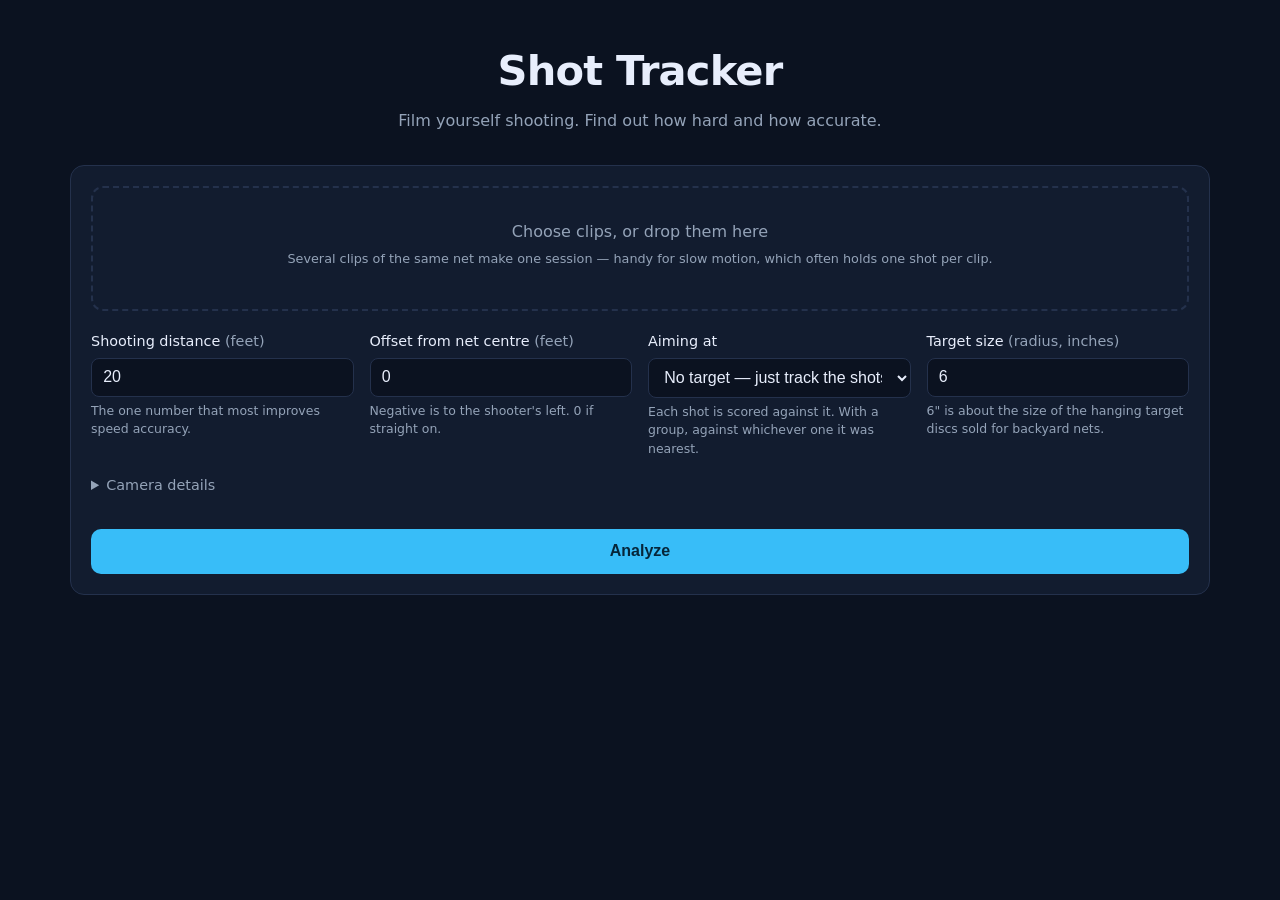
==== web/index.html @ 15c6736b "Sessions of several clips in the web app Upload several clips of the same net at once and get one se" ====
<!doctype html>
<html lang="en">
<head>
<meta charset="utf-8">
<meta name="viewport" content="width=device-width, initial-scale=1">
<title>Shot Tracker</title>
<link rel="icon" href="data:image/svg+xml,%3Csvg xmlns='http://www.w3.org/2000/svg' viewBox='0 0 32 32'%3E%3Crect width='32' height='32' rx='6' fill='%230b1220'/%3E%3Crect x='6' y='9' width='20' height='15' fill='none' stroke='%23dc2626' stroke-width='3'/%3E%3Ccircle cx='11' cy='13' r='2.5' fill='%2322c55e'/%3E%3C/svg%3E">
<link rel="stylesheet" href="style.css">
</head>
<body>
<header>
  <h1>Shot Tracker</h1>
  <p class="tagline">Film yourself shooting. Find out how hard and how accurate.</p>
</header>

<main>
  <section id="upload-panel" class="card">
    <form id="upload-form">
      <label class="file-drop" id="file-drop">
        <input type="file" id="video-input" accept="video/*" multiple required>
        <span class="file-drop-text">Choose clips, or drop them here</span>
        <span class="file-drop-sub">Several clips of the same net make one session &mdash;
          handy for slow motion, which often holds one shot per clip.</span>
        <span class="file-name" id="file-name"></span>
      </label>

      <div class="fields">
        <label>
          <span>Shooting distance <em>(feet)</em></span>
          <input type="number" id="distance" value="20" min="3" max="120" step="0.5">
          <small>The one number that most improves speed accuracy.</small>
        </label>
        <label>
          <span>Offset from net centre <em>(feet)</em></span>
          <input type="number" id="offset" value="0" min="-60" max="60" step="0.5">
          <small>Negative is to the shooter's left. 0 if straight on.</small>
        </label>
        <label>
          <span>Aiming at</span>
          <select id="target">
            <option value="">No target &mdash; just track the shots</option>
            <option value="any_corner">Any corner</option>
            <option value="top_shelf">Top shelf (either top corner)</option>
            <option value="low_corners">Low corners</option>
            <option value="top_left">Top shelf left</option>
            <option value="top_right">Top shelf right</option>
            <option value="bottom_left">Bottom left</option>
            <option value="bottom_right">Bottom right</option>
            <option value="five_hole">Five hole</option>
          </select>
          <small>Each shot is scored against it. With a group, against whichever one it was nearest.</small>
        </label>
        <label>
          <span>Target size <em>(radius, inches)</em></span>
          <input type="number" id="target-radius" value="6" min="1" max="36" step="0.5">
          <small>6" is about the size of the hanging target discs sold for backyard nets.</small>
        </label>
        <details class="advanced">
          <summary>Camera details</summary>
          <label>
            <span>Field of view <em>(degrees)</em></span>
            <input type="number" id="hfov" placeholder="auto" min="20" max="140" step="1">
            <small>Only used when the camera is too square-on for the net to reveal it.</small>
          </label>
          <label>
            <span>Frame rate override</span>
            <input type="number" id="fps" placeholder="auto" min="1" max="1000" step="1">
            <small>Slow-motion is usually recognised on its own. Set this only if the results say the frame rate is wrong; speed scales directly with it.</small>
          </label>
          <label>
            <span>Goal mouth <em>(inches, width &times; height)</em></span>
            <span class="pair">
              <input type="number" id="goal-w" value="72" min="12" max="120" step="1">
              <input type="number" id="goal-h" value="48" min="12" max="96" step="1">
            </span>
            <small>A regulation net is 72 &times; 48. Change it only for a smaller training net.</small>
          </label>
        </details>
      </div>

      <button type="submit" id="submit-btn">Analyze</button>
    </form>

    <div id="progress" class="progress hidden">
      <div class="bar"><div class="bar-fill" id="bar-fill"></div></div>
      <p id="progress-text">Uploading&hellip;</p>
    </div>
    <p id="error" class="error hidden"></p>
  </section>

  <section id="mark-panel" class="card hidden">
    <h2>Mark the net</h2>
    <p class="mark-intro" id="mark-intro"></p>
    <p class="warn">Mark <strong>the goal itself</strong> &mdash; the posts and crossbar a puck
      goes between. If your net sits inside a larger backstop frame, do not mark the backstop:
      it is wider than the goal, and marking it makes every speed read low by the same
      proportion.</p>
    <ol class="mark-steps">
      <li>Click near the <strong>top-left</strong> of the goal frame</li>
      <li>Then the <strong>top-right</strong></li>
      <li>Then the <strong>bottom-right</strong>, where the post meets the ground</li>
      <li>Then the <strong>bottom-left</strong></li>
      <li>Drag the corners until the dashed lines sit on the outside of the pipe</li>
    </ol>
    <p class="mark-hint">A magnifier follows your cursor &mdash; use it to land on the pipe itself.
      Each edge is extended across the frame as a dashed line: <strong>line those up with the
      straight lengths of pipe</strong> rather than aiming at the corners. Real goal corners are
      bends, so the corner is where the two straight sections <em>would</em> meet. Once all four
      are down, drag any corner to nudge it; the green outline previews the opening.</p>
    <p class="mark-found hidden" id="mark-found"></p>
    <div class="mark-wrap">
      <canvas id="mark-canvas"></canvas>
    </div>
    <p class="mark-status" id="mark-status">0 of 4 corners placed</p>
    <div class="mark-controls">
      <label class="scrub">
        <span>Frame</span>
        <input type="range" id="mark-frame" min="0" max="100" value="0">
      </label>
      <div class="mark-buttons">
        <button type="button" id="mark-skip" class="secondary hidden">Leave this clip out</button>
        <button type="button" id="mark-undo" class="secondary">Undo</button>
        <button type="button" id="mark-go" disabled>Analyze with this net</button>
      </div>
    </div>
  </section>

  <section id="results" class="hidden">
    <div class="stats card" id="stats"></div>

    <div class="split">
      <div class="card">
        <h2>The footage</h2>
        <div class="clip-tabs hidden" id="clip-tabs" role="tablist" aria-label="Clips in this session"></div>
        <div class="video-wrap">
          <video id="video" controls playsinline></video>
          <canvas id="overlay"></canvas>
        </div>
        <label class="toggle"><input type="checkbox" id="show-zones" checked> Show target zones</label>
        <p class="hint" id="video-hint"></p>
        <p class="hint hidden" id="camera-check"></p>
      </div>

      <div class="card">
        <h2>Where the pucks went</h2>
        <canvas id="chart" width="900" height="660"></canvas>
        <p class="legend">
          <span class="dot on-net"></span> on net
          <span class="dot post"></span> post
          <span class="dot miss"></span> missed
          <span class="legend-hint">Click a mark to jump to that shot.</span>
        </p>
      </div>
    </div>

    <div class="card targeting" id="targeting-card">
      <h2>Aim</h2>
      <div class="target-row">
        <label class="target-switch">
          <span>Score against</span>
          <select id="target-live">
            <option value="">No target &mdash; just track the shots</option>
            <option value="any_corner">Any corner</option>
            <option value="top_shelf">Top shelf (either top corner)</option>
            <option value="low_corners">Low corners</option>
            <option value="top_left">Top shelf left</option>
            <option value="top_right">Top shelf right</option>
            <option value="bottom_left">Bottom left</option>
            <option value="bottom_right">Bottom right</option>
            <option value="five_hole">Five hole</option>
          </select>
        </label>
        <p class="target-verdict" id="target-verdict"></p>
      </div>
      <p class="target-bias" id="target-bias"></p>
    </div>

    <div class="card">
      <h2>Shot by shot</h2>
      <table id="shot-table"></table>
    </div>

    <div class="card notes hidden" id="notes-card">
      <h2>Worth knowing</h2>
      <ul id="notes"></ul>
    </div>

    <button id="again" class="secondary">Analyze another session</button>
  </section>
</main>

<script src="app.js"></script>
</body>
</html>
---- web/style.css ----
:root {
  --bg: #0b1220;
  --card: #121c2f;
  --card-2: #1a2740;
  --ink: #e8eefc;
  --muted: #94a3b8;
  --line: #24314c;
  --accent: #38bdf8;
  --on-net: #22c55e;
  --post: #f59e0b;
  --miss: #ef4444;
}

* { box-sizing: border-box; }

body {
  margin: 0;
  background: var(--bg);
  color: var(--ink);
  font: 16px/1.5 system-ui, -apple-system, "Segoe UI", sans-serif;
}

header { padding: 2.5rem 1.25rem 1rem; text-align: center; }
h1 { margin: 0; font-size: clamp(1.8rem, 5vw, 2.6rem); letter-spacing: -0.02em; }
.tagline { margin: .4rem 0 0; color: var(--muted); }

main { max-width: 1180px; margin: 0 auto; padding: 1rem 1.25rem 4rem; }

.card {
  background: var(--card);
  border: 1px solid var(--line);
  border-radius: 14px;
  padding: 1.25rem;
  margin-bottom: 1.25rem;
}
.card h2 { margin: 0 0 .9rem; font-size: 1.05rem; color: var(--muted); font-weight: 600;
           text-transform: uppercase; letter-spacing: .06em; }

.file-drop {
  display: block; border: 2px dashed var(--line); border-radius: 12px;
  padding: 2rem 1rem; text-align: center; cursor: pointer; transition: border-color .15s, background .15s;
}
.file-drop:hover, .file-drop.drag { border-color: var(--accent); background: var(--card-2); }
.file-drop input { display: none; }
.file-drop-text { color: var(--muted); }
.file-name { display: block; margin-top: .5rem; color: var(--accent); font-weight: 600; word-break: break-all; }

.fields { display: grid; gap: 1rem; grid-template-columns: repeat(auto-fit, minmax(240px, 1fr)); margin: 1.25rem 0; }
.fields > label, .advanced label { display: block; }
.fields span, .advanced span { display: block; font-size: .9rem; margin-bottom: .35rem; }
.fields em, .advanced em { color: var(--muted); font-style: normal; }
input[type=number] {
  width: 100%; padding: .6rem .7rem; border-radius: 8px; font-size: 1rem;
  background: var(--bg); border: 1px solid var(--line); color: var(--ink);
}
small { display: block; color: var(--muted); font-size: .78rem; margin-top: .3rem; }
.advanced { grid-column: 1 / -1; }
.advanced summary { cursor: pointer; color: var(--muted); font-size: .9rem; margin-bottom: .75rem; }
.advanced label + label { margin-top: .9rem; }

button {
  width: 100%; padding: .85rem; font-size: 1rem; font-weight: 600; cursor: pointer;
  background: var(--accent); color: #06263a; border: 0; border-radius: 10px;
}
button:disabled { opacity: .55; cursor: progress; }
button.secondary { background: transparent; color: var(--accent); border: 1px solid var(--line); }

.progress { margin-top: 1.25rem; }
.bar { height: 8px; background: var(--bg); border-radius: 99px; overflow: hidden; border: 1px solid var(--line); }
.bar-fill { height: 100%; width: 0; background: var(--accent); transition: width .3s ease; }
#progress-text { color: var(--muted); font-size: .9rem; margin: .5rem 0 0; }

.error { color: var(--miss); background: rgba(239,68,68,.1); border: 1px solid rgba(239,68,68,.35);
         padding: .75rem 1rem; border-radius: 10px; margin-top: 1rem; }

.stats { display: grid; gap: 1rem; grid-template-columns: repeat(2, 1fr); text-align: center; }
@media (min-width: 700px) { .stats { grid-template-columns: repeat(4, 1fr); } }
.stat-value { font-size: 1.9rem; font-weight: 700; letter-spacing: -0.02em; }
.stat-label { font-size: .75rem; color: var(--muted); text-transform: uppercase; letter-spacing: .07em; }
.stat-sub { font-size: .75rem; color: var(--muted); }

.split { display: grid; gap: 1.25rem; grid-template-columns: 1fr; }
@media (min-width: 900px) { .split { grid-template-columns: 1.15fr 1fr; } }

.video-wrap { position: relative; line-height: 0; border-radius: 10px; overflow: hidden; background: #000; }
.video-wrap video { width: 100%; display: block; }
.video-wrap canvas { position: absolute; inset: 0; width: 100%; height: 100%; pointer-events: none; }
.toggle { display: inline-flex; gap: .45rem; align-items: center; margin-top: .85rem; font-size: .9rem; color: var(--muted); }
.hint { color: var(--muted); font-size: .82rem; margin: .5rem 0 0; }

#chart { width: 100%; height: auto; display: block; cursor: pointer; }
.legend { display: flex; flex-wrap: wrap; gap: .9rem; align-items: center; color: var(--muted);
          font-size: .85rem; margin: .75rem 0 0; }
.dot { width: 11px; height: 11px; border-radius: 99px; display: inline-block; margin-right: .3rem; vertical-align: -1px; }
.dot.on-net { background: var(--on-net); } .dot.post { background: var(--post); } .dot.miss { background: var(--miss); }
.legend-hint { margin-left: auto; font-style: italic; }

table { width: 100%; border-collapse: collapse; font-size: .92rem; }
th, td { text-align: left; padding: .6rem .5rem; border-bottom: 1px solid var(--line); }
th { color: var(--muted); font-weight: 600; font-size: .78rem; text-transform: uppercase; letter-spacing: .05em; }
tbody tr { cursor: pointer; }
tbody tr:hover { background: var(--card-2); }
td .pill { font-size: .72rem; padding: .15rem .5rem; border-radius: 99px; font-weight: 600; }
.pill.on_net { background: rgba(34,197,94,.16); color: var(--on-net); }
.pill.post { background: rgba(245,158,11,.16); color: var(--post); }
.pill.miss { background: rgba(239,68,68,.16); color: var(--miss); }
.unc { color: var(--muted); font-size: .82rem; }

.notes ul { margin: 0; padding-left: 1.2rem; color: var(--muted); }
.notes li { margin-bottom: .45rem; }
.mark-intro { color: var(--muted); margin: 0 0 .9rem; }
.warn {
  background: rgba(245,158,11,.10); border: 1px solid rgba(245,158,11,.35);
  border-radius: 10px; padding: .75rem .9rem; margin: 0 0 1rem;
  color: var(--ink); font-size: .9rem;
}
.pair { display: grid; grid-template-columns: 1fr 1fr; gap: .5rem; }
.mark-steps { color: var(--muted); font-size: .9rem; margin: 0 0 1rem; padding-left: 1.3rem; }
.mark-steps li { margin-bottom: .25rem; }
.mark-steps strong { color: var(--ink); }
.mark-found {
  background: rgba(34,197,94,.10); border: 1px solid rgba(34,197,94,.35);
  border-radius: 10px; padding: .7rem .9rem; margin: 0 0 1rem; color: var(--ink); font-size: .9rem;
}
.mark-hint { color: var(--muted); font-size: .85rem; margin: 0 0 1rem; }
.mark-status {
  font-size: .88rem; margin: .8rem 0 0; padding: .6rem .8rem;
  border-radius: 8px; background: var(--card-2); color: var(--muted);
}
.mark-status.good { color: var(--on-net); background: rgba(34,197,94,.10); }
.mark-status.bad { color: var(--miss); background: rgba(239,68,68,.10); }
.mark-status.warn-text { color: var(--post); background: rgba(245,158,11,.10); }

.mark-wrap {
  line-height: 0; border-radius: 10px; overflow: hidden; background: #000;
  display: flex; justify-content: center;
}
/* Portrait phone clips are very tall; keep the whole net on screen so the
   corners can be placed without scrolling. */
#mark-canvas { max-height: 68vh; max-width: 100%; width: auto; height: auto; display: block; cursor: crosshair; }
.mark-controls { display: grid; gap: .9rem; margin-top: 1rem; }
.scrub { display: flex; align-items: center; gap: .8rem; color: var(--muted); font-size: .85rem; }
.scrub input { flex: 1; }
.mark-buttons { display: grid; gap: .7rem; grid-template-columns: 1fr 2fr; }

select {
  width: 100%; padding: .6rem .7rem; border-radius: 8px; font-size: 1rem;
  background: var(--bg); border: 1px solid var(--line); color: var(--ink);
}
.target-row { display: grid; gap: 1rem; grid-template-columns: 1fr; align-items: end; }
@media (min-width: 700px) { .target-row { grid-template-columns: 280px 1fr; } }
.target-switch span { display: block; font-size: .85rem; color: var(--muted); margin-bottom: .35rem; }
.target-verdict { margin: 0; font-size: 1.05rem; }
.target-verdict strong { font-size: 1.5rem; margin-right: .35rem; }
.target-bias { margin: .9rem 0 0; color: var(--muted); }
.target-bias.lean { color: var(--post); }
.vs-hit { color: var(--on-net); font-weight: 600; }

.hidden { display: none !important; }

/* Several clips in one session */
.file-drop-sub { display: block; color: var(--muted); font-size: .8rem; margin-top: .35rem; }
.clip-tabs { display: flex; flex-wrap: wrap; gap: .4rem; margin-bottom: .75rem; }
.clip-tab {
  background: var(--bg); color: var(--muted); border: 1px solid var(--line); border-radius: 999px;
  padding: .3rem .75rem; font-size: .82rem; font-weight: 600; cursor: pointer;
}
.clip-tab:hover { border-color: var(--accent); color: var(--ink); }
.clip-tab[aria-selected="true"] { background: var(--card-2); color: var(--accent); border-color: var(--accent); }
.clip-tab.no-net { border-style: dashed; color: var(--post); }
.clip-tab .count { color: var(--muted); font-weight: 500; margin-left: .3rem; }
button.clip-tab { width: auto; padding: .3rem .8rem; font-size: .82rem; }
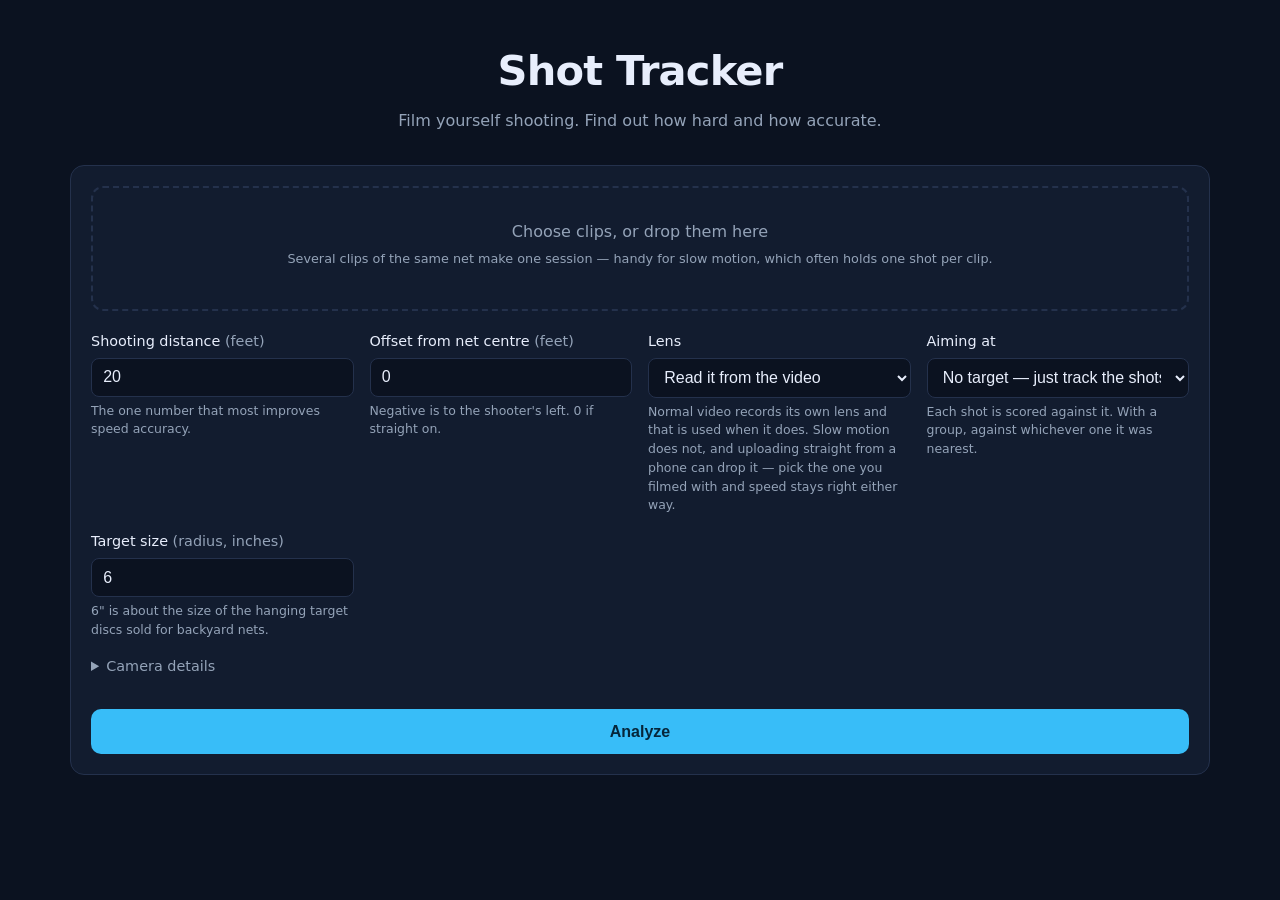
==== commit 8b7320ff: "Package the app to try at home: double-click starters, lens choice - start.py serves the web app to " ====
--- a/web/index.html
+++ b/web/index.html
@@ -27,13 +27,25 @@
       <div class="fields">
         <label>
           <span>Shooting distance <em>(feet)</em></span>
-          <input type="number" id="distance" value="20" min="3" max="120" step="0.5">
+          <input type="number" id="distance" value="20" min="3" max="120" step="any">
           <small>The one number that most improves speed accuracy.</small>
         </label>
         <label>
           <span>Offset from net centre <em>(feet)</em></span>
-          <input type="number" id="offset" value="0" min="-60" max="60" step="0.5">
+          <input type="number" id="offset" value="0" min="-60" max="60" step="any">
           <small>Negative is to the shooter's left. 0 if straight on.</small>
+        </label>
+        <label>
+          <span>Lens</span>
+          <select id="lens">
+            <option value="">Read it from the video</option>
+            <option value="0.5x">0.5&times; (ultra wide)</option>
+            <option value="1x">1&times;</option>
+            <option value="2x">2&times;</option>
+          </select>
+          <small>Normal video records its own lens and that is used when it does. Slow motion
+            does not, and uploading straight from a phone can drop it &mdash; pick the one you
+            filmed with and speed stays right either way.</small>
         </label>
         <label>
           <span>Aiming at</span>
@@ -52,26 +64,26 @@
         </label>
         <label>
           <span>Target size <em>(radius, inches)</em></span>
-          <input type="number" id="target-radius" value="6" min="1" max="36" step="0.5">
+          <input type="number" id="target-radius" value="6" min="1" max="36" step="any">
           <small>6" is about the size of the hanging target discs sold for backyard nets.</small>
         </label>
         <details class="advanced">
           <summary>Camera details</summary>
           <label>
             <span>Field of view <em>(degrees)</em></span>
-            <input type="number" id="hfov" placeholder="auto" min="20" max="140" step="1">
-            <small>Only used when the camera is too square-on for the net to reveal it.</small>
+            <input type="number" id="hfov" placeholder="auto" min="20" max="140" step="any">
+            <small>Across the frame as filmed. Ordinary iPhone video records its lens, so leave this blank; slow motion does not: about 74 for the 0.5x lens held upright, 42 for 1x.</small>
           </label>
           <label>
             <span>Frame rate override</span>
-            <input type="number" id="fps" placeholder="auto" min="1" max="1000" step="1">
+            <input type="number" id="fps" placeholder="auto" min="1" max="1000" step="any">
             <small>Slow-motion is usually recognised on its own. Set this only if the results say the frame rate is wrong; speed scales directly with it.</small>
           </label>
           <label>
             <span>Goal mouth <em>(inches, width &times; height)</em></span>
             <span class="pair">
-              <input type="number" id="goal-w" value="72" min="12" max="120" step="1">
-              <input type="number" id="goal-h" value="48" min="12" max="96" step="1">
+              <input type="number" id="goal-w" value="72" min="12" max="120" step="any">
+              <input type="number" id="goal-h" value="48" min="12" max="96" step="any">
             </span>
             <small>A regulation net is 72 &times; 48. Change it only for a smaller training net.</small>
           </label>
@@ -86,6 +98,15 @@
       <p id="progress-text">Uploading&hellip;</p>
     </div>
     <p id="error" class="error hidden"></p>
+  </section>
+
+  <section id="history" class="card hidden" aria-labelledby="history-h">
+    <h2 id="history-h">Your progress</h2>
+    <div class="ptiles" id="progress-tiles"></div>
+    <div class="spark-tip hidden" id="spark-tip" role="status"></div>
+    <div class="table-wrap">
+      <table id="history-table" class="history-table"></table>
+    </div>
   </section>
 
   <section id="mark-panel" class="card hidden">
--- a/web/style.css
+++ b/web/style.css
@@ -170,3 +170,37 @@
 .clip-tab.no-net { border-style: dashed; color: var(--post); }
 .clip-tab .count { color: var(--muted); font-weight: 500; margin-left: .3rem; }
 button.clip-tab { width: auto; padding: .3rem .8rem; font-size: .82rem; }
+
+/* Progress across sessions */
+.ptiles { display: grid; grid-template-columns: repeat(auto-fit, minmax(210px, 1fr)); gap: .9rem; margin-bottom: 1.1rem; }
+.ptile { background: var(--bg); border: 1px solid var(--line); border-radius: 12px; padding: .85rem 1rem .6rem; position: relative; }
+.ptile-label { color: var(--muted); font-size: .8rem; font-weight: 600; letter-spacing: .02em; }
+.ptile-value { font-size: 1.9rem; font-weight: 700; line-height: 1.15; margin-top: .15rem; }
+.ptile-value .unit { font-size: .95rem; color: var(--muted); font-weight: 600; margin-left: .15rem; }
+.ptile-delta { font-size: .8rem; margin-top: .2rem; color: var(--muted); }
+.ptile-delta .arrow.good { color: var(--on-net); }
+.ptile-delta .arrow.bad { color: var(--miss); }
+.spark { display: block; overflow: hidden; }
+.spark .line { fill: none; stroke: #64748b; stroke-width: 2; stroke-linejoin: round; stroke-linecap: round; }
+.spark .pt { fill: #64748b; stroke: var(--bg); stroke-width: 2; }
+.spark .pt.latest { fill: var(--accent); }
+.spark .hit { fill: transparent; cursor: default; }
+.spark-tip {
+  position: fixed; z-index: 10; pointer-events: none; background: var(--card-2); color: var(--ink);
+  border: 1px solid var(--line); border-radius: 8px; padding: .35rem .55rem; font-size: .8rem;
+  box-shadow: 0 6px 18px rgba(0,0,0,.35); white-space: nowrap;
+}
+.table-wrap { overflow-x: auto; }
+.history-table { width: 100%; border-collapse: collapse; font-size: .88rem; font-variant-numeric: tabular-nums; }
+.history-table th { text-align: left; color: var(--muted); font-weight: 600; font-size: .75rem; text-transform: uppercase;
+  letter-spacing: .04em; padding: .45rem .5rem; border-bottom: 1px solid var(--line); }
+.history-table td { padding: .55rem .5rem; border-bottom: 1px solid var(--line); }
+.history-table tbody tr { cursor: pointer; }
+.history-table tbody tr:hover td { background: var(--card-2); }
+.history-table .unc { color: var(--muted); }
+button.row-delete { width: auto; padding: .2rem .6rem; font-size: .78rem; background: transparent; color: var(--muted);
+  border: 1px solid var(--line); border-radius: 6px; }
+button.row-delete.armed { color: var(--miss); border-color: var(--miss); }
+.spark-slot { width: 100%; min-height: 44px; margin-top: .45rem; }
+.spark-slot .spark { margin-top: 0; }
+.history-table td.when { white-space: nowrap; }
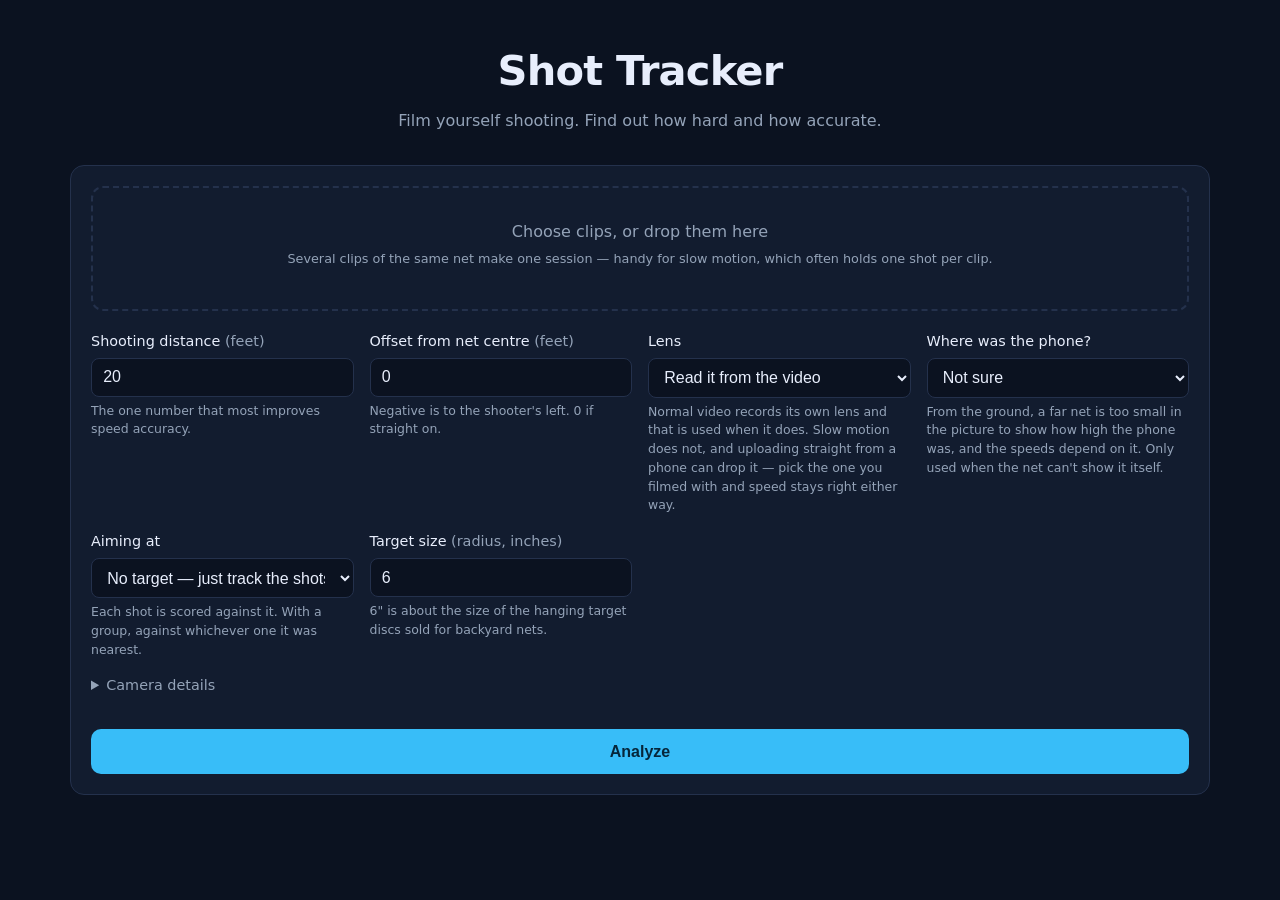
==== commit 2323c2aa: "Ask where the phone was, and hold it there when the net can't show it On two real slow-motion clips " ====
--- a/web/index.html
+++ b/web/index.html
@@ -46,6 +46,16 @@
           <small>Normal video records its own lens and that is used when it does. Slow motion
             does not, and uploading straight from a phone can drop it &mdash; pick the one you
             filmed with and speed stays right either way.</small>
+        </label>
+        <label>
+          <span>Where was the phone?</span>
+          <select id="phone">
+            <option value="">Not sure</option>
+            <option value="ground">On the ground</option>
+            <option value="raised">Raised (a chair, bench or tripod)</option>
+          </select>
+          <small>From the ground, a far net is too small in the picture to show how high the phone
+            was, and the speeds depend on it. Only used when the net can't show it itself.</small>
         </label>
         <label>
           <span>Aiming at</span>
@@ -157,7 +167,11 @@
           <video id="video" controls playsinline></video>
           <canvas id="overlay"></canvas>
         </div>
-        <label class="toggle"><input type="checkbox" id="show-zones" checked> Show target zones</label>
+        <div class="footage-actions">
+          <label class="toggle"><input type="checkbox" id="show-zones" checked> Show target zones</label>
+          <button type="button" class="secondary" id="save-marked">Save video with shots</button>
+        </div>
+        <p class="hint hidden" id="marked-status" role="status"></p>
         <p class="hint" id="video-hint"></p>
         <p class="hint hidden" id="camera-check"></p>
       </div>
--- a/web/style.css
+++ b/web/style.css
@@ -85,6 +85,9 @@
 .video-wrap { position: relative; line-height: 0; border-radius: 10px; overflow: hidden; background: #000; }
 .video-wrap video { width: 100%; display: block; }
 .video-wrap canvas { position: absolute; inset: 0; width: 100%; height: 100%; pointer-events: none; }
+.hint a { color: var(--accent); }
+.footage-actions { display: flex; flex-wrap: wrap; align-items: center; justify-content: space-between; gap: .6rem; }
+.footage-actions button { margin-top: .85rem; padding: .45rem .85rem; font-size: .9rem; }
 .toggle { display: inline-flex; gap: .45rem; align-items: center; margin-top: .85rem; font-size: .9rem; color: var(--muted); }
 .hint { color: var(--muted); font-size: .82rem; margin: .5rem 0 0; }
 
